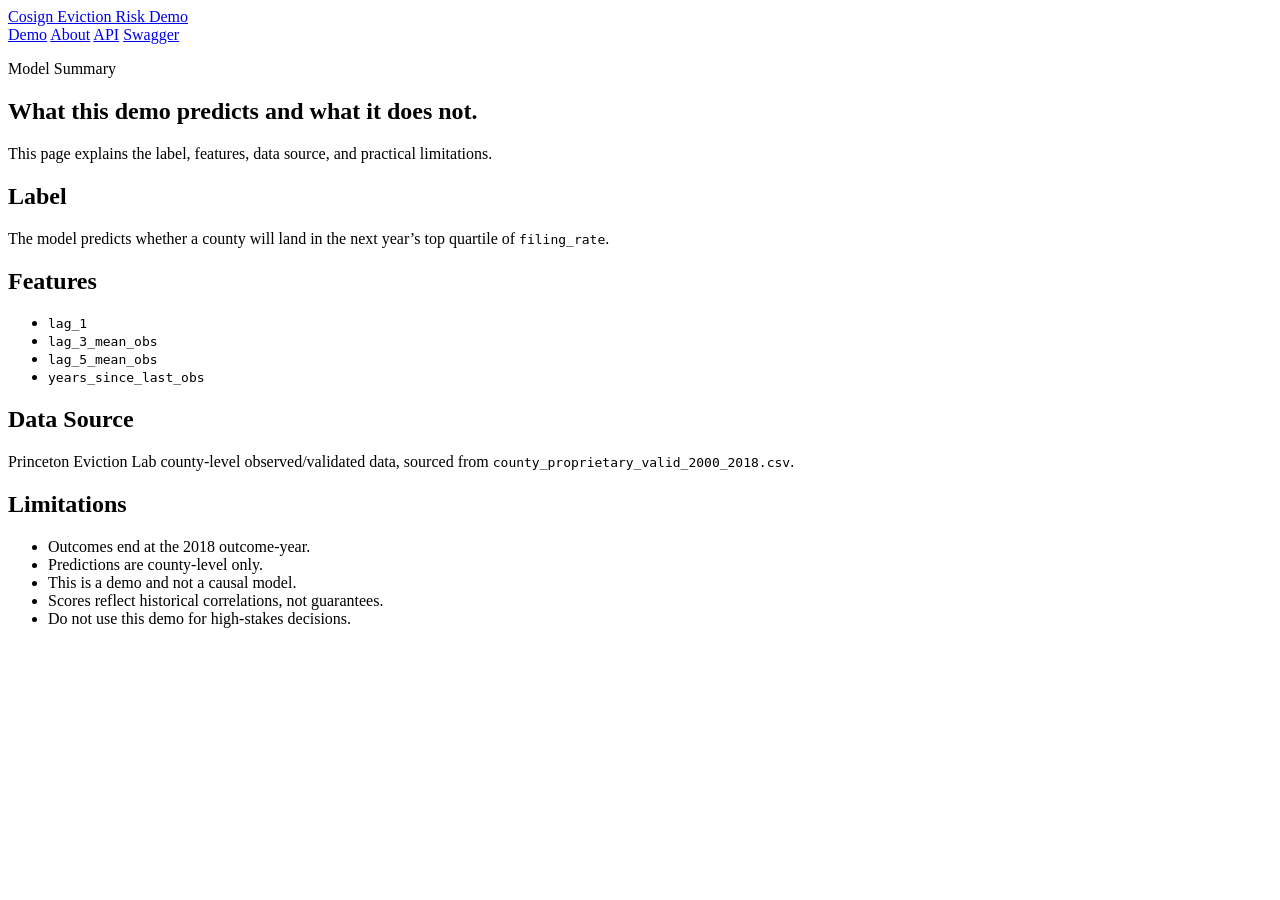
==== web/about.html @ de4ee061 "Add static demo frontend served at /demo" ====
<!doctype html>
<html lang="en">
  <head>
    <meta charset="UTF-8" />
    <meta name="viewport" content="width=device-width, initial-scale=1.0" />
    <title>About | Cosign Eviction Risk Demo</title>
    <link rel="preconnect" href="https://fonts.googleapis.com" />
    <link rel="preconnect" href="https://fonts.gstatic.com" crossorigin />
    <link
      href="https://fonts.googleapis.com/css2?family=Inter:wght@400;500;600;700;800&display=swap"
      rel="stylesheet"
    />
    <link rel="stylesheet" href="/demo/styles.css" />
    <script src="/demo/app.js" defer></script>
  </head>
  <body data-page="about">
    <header class="site-nav">
      <div class="site-nav-inner container">
        <a href="/demo/" class="brand">Cosign Eviction Risk Demo</a>
        <nav class="nav-links" aria-label="Main">
          <a data-nav="demo" href="/demo/">Demo</a>
          <a data-nav="about" href="/demo/about.html">About</a>
          <a data-nav="api" href="/demo/api.html">API</a>
          <a href="/docs" target="_blank" rel="noopener">Swagger</a>
        </nav>
      </div>
    </header>

    <main class="container">
      <section class="hero card">
        <p class="eyebrow">Model Summary</p>
        <h1>What this demo predicts and what it does not.</h1>
        <p class="subtitle">This page explains the label, features, data source, and practical limitations.</p>
      </section>

      <section class="card prose">
        <h2>Label</h2>
        <p>
          The model predicts whether a county will land in the next year&rsquo;s top quartile of
          <code>filing_rate</code>.
        </p>

        <h2>Features</h2>
        <ul>
          <li><code>lag_1</code></li>
          <li><code>lag_3_mean_obs</code></li>
          <li><code>lag_5_mean_obs</code></li>
          <li><code>years_since_last_obs</code></li>
        </ul>

        <h2>Data Source</h2>
        <p>
          Princeton Eviction Lab county-level observed/validated data, sourced from
          <code>county_proprietary_valid_2000_2018.csv</code>.
        </p>

        <h2>Limitations</h2>
        <ul>
          <li>Outcomes end at the 2018 outcome-year.</li>
          <li>Predictions are county-level only.</li>
          <li>This is a demo and not a causal model.</li>
          <li>Scores reflect historical correlations, not guarantees.</li>
          <li>Do not use this demo for high-stakes decisions.</li>
        </ul>
      </section>
    </main>
  </body>
</html>
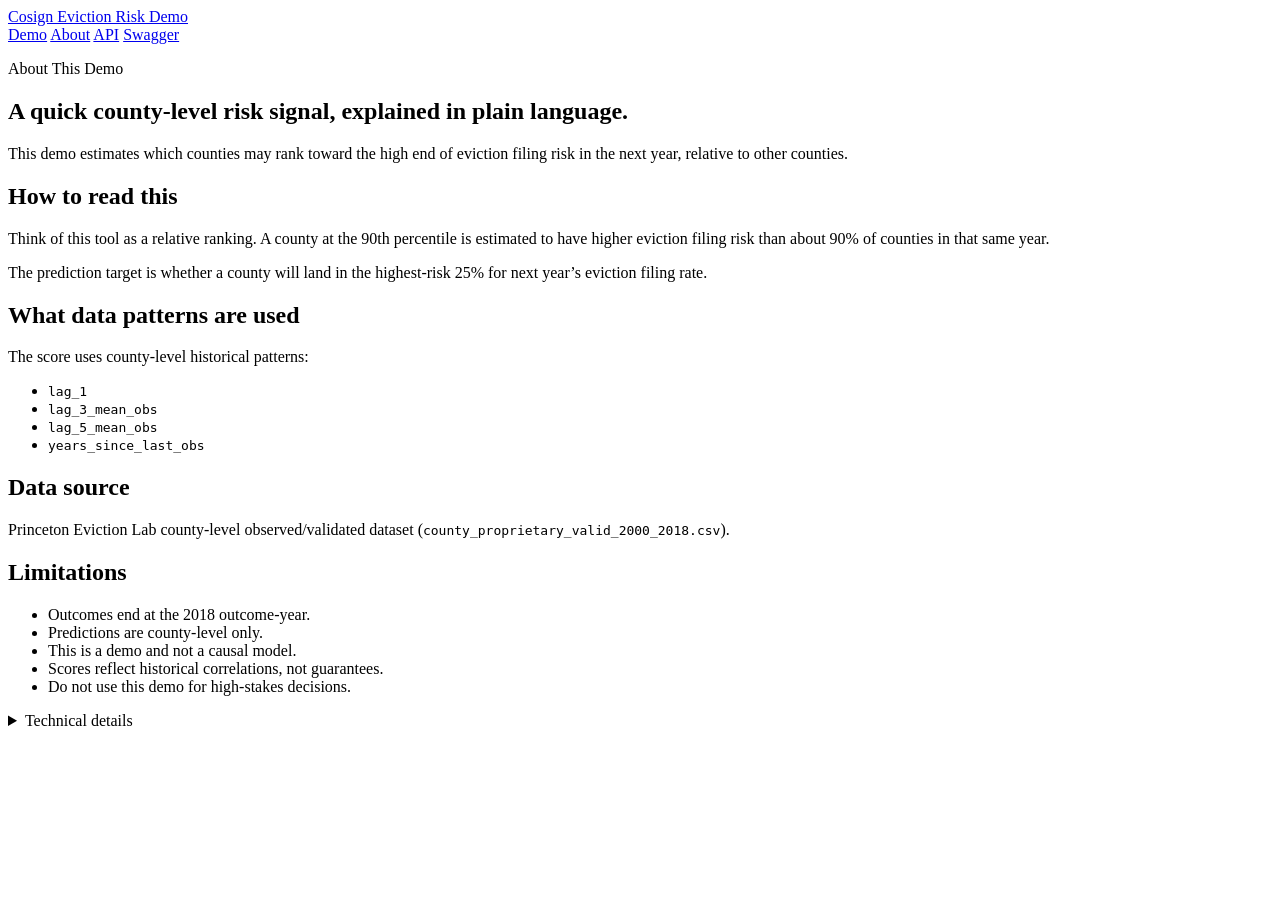
==== commit 8aa17a6c: "Make demo and about pages non-technical and clearer" ====
--- a/web/about.html
+++ b/web/about.html
@@ -28,19 +28,27 @@
 
     <main class="container">
       <section class="hero card">
-        <p class="eyebrow">Model Summary</p>
-        <h1>What this demo predicts and what it does not.</h1>
-        <p class="subtitle">This page explains the label, features, data source, and practical limitations.</p>
+        <p class="eyebrow">About This Demo</p>
+        <h1>A quick county-level risk signal, explained in plain language.</h1>
+        <p class="subtitle">
+          This demo estimates which counties may rank toward the high end of eviction filing risk in the next year,
+          relative to other counties.
+        </p>
       </section>
 
       <section class="card prose">
-        <h2>Label</h2>
+        <h2>How to read this</h2>
         <p>
-          The model predicts whether a county will land in the next year&rsquo;s top quartile of
-          <code>filing_rate</code>.
+          Think of this tool as a relative ranking. A county at the 90th percentile is estimated to have higher
+          eviction filing risk than about 90% of counties in that same year.
+        </p>
+        <p>
+          The prediction target is whether a county will land in the highest-risk 25% for next year&rsquo;s eviction
+          filing rate.
         </p>
 
-        <h2>Features</h2>
+        <h2>What data patterns are used</h2>
+        <p>The score uses county-level historical patterns:</p>
         <ul>
           <li><code>lag_1</code></li>
           <li><code>lag_3_mean_obs</code></li>
@@ -48,10 +56,10 @@
           <li><code>years_since_last_obs</code></li>
         </ul>
 
-        <h2>Data Source</h2>
+        <h2>Data source</h2>
         <p>
-          Princeton Eviction Lab county-level observed/validated data, sourced from
-          <code>county_proprietary_valid_2000_2018.csv</code>.
+          Princeton Eviction Lab county-level observed/validated dataset
+          (<code>county_proprietary_valid_2000_2018.csv</code>).
         </p>
 
         <h2>Limitations</h2>
@@ -62,6 +70,24 @@
           <li>Scores reflect historical correlations, not guarantees.</li>
           <li>Do not use this demo for high-stakes decisions.</li>
         </ul>
+
+        <details class="details-panel">
+          <summary>Technical details</summary>
+          <div class="details-body">
+            <p>
+              The model is logistic regression. In plain terms, it combines the feature inputs into a weighted sum and
+              converts that value through a sigmoid curve to output a probability-like score between 0 and 1.
+            </p>
+            <p>
+              Regularization (C=0.1) helps avoid overreacting to noisy patterns, and calibration settings are included
+              as guardrails to keep probability-like outputs more stable.
+            </p>
+            <p>
+              Training data comes from the Princeton Eviction Lab county-level series, with outcomes available through
+              2018.
+            </p>
+          </div>
+        </details>
       </section>
     </main>
   </body>
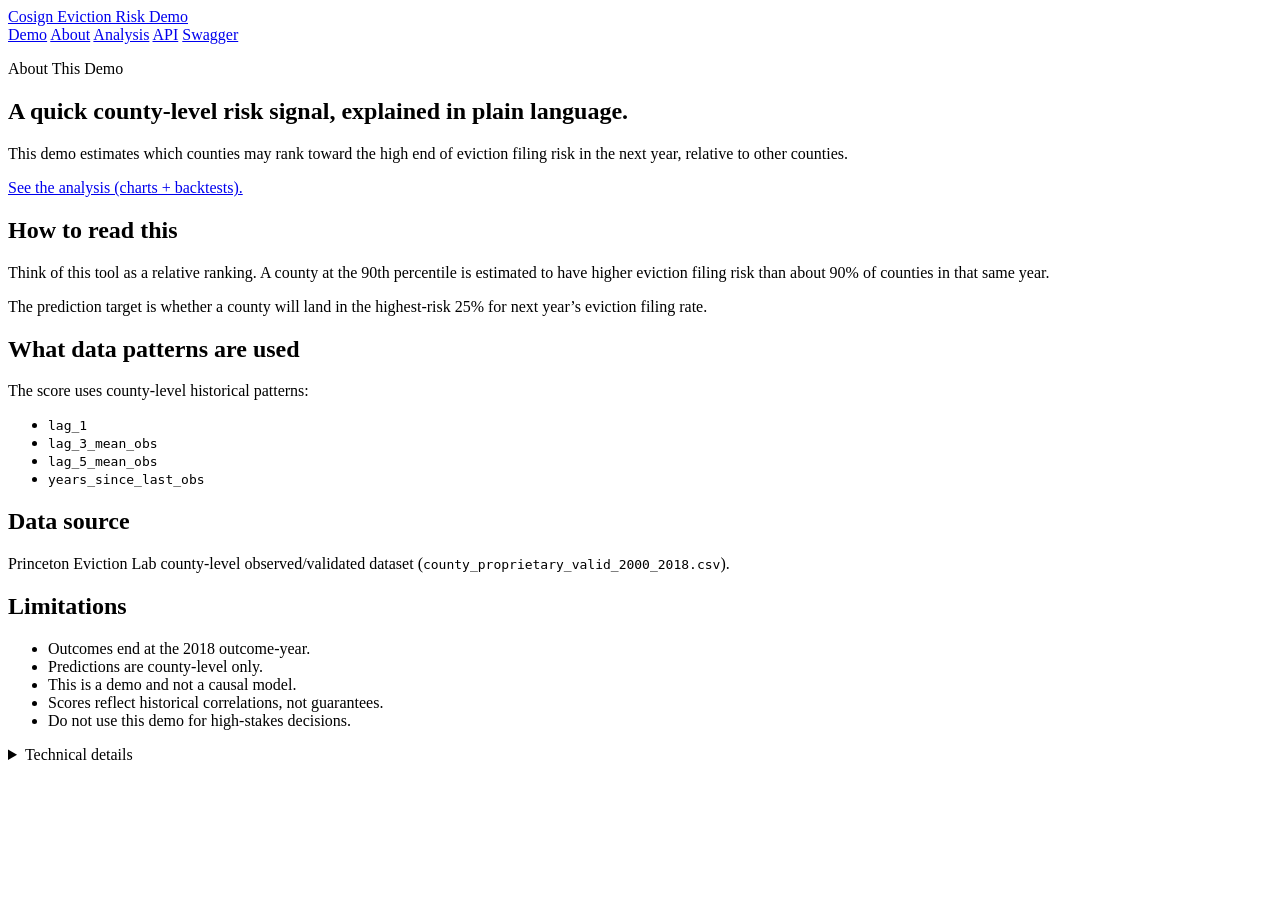
==== commit b3e6209b: "Add analysis page with charts and regeneration script" ====
--- a/web/about.html
+++ b/web/about.html
@@ -20,6 +20,7 @@
         <nav class="nav-links" aria-label="Main">
           <a data-nav="demo" href="/demo/">Demo</a>
           <a data-nav="about" href="/demo/about.html">About</a>
+          <a data-nav="analysis" href="/demo/analysis.html">Analysis</a>
           <a data-nav="api" href="/demo/api.html">API</a>
           <a href="/docs" target="_blank" rel="noopener">Swagger</a>
         </nav>
@@ -34,6 +35,7 @@
           This demo estimates which counties may rank toward the high end of eviction filing risk in the next year,
           relative to other counties.
         </p>
+        <p class="subtitle"><a href="/demo/analysis.html">See the analysis (charts + backtests).</a></p>
       </section>
 
       <section class="card prose">
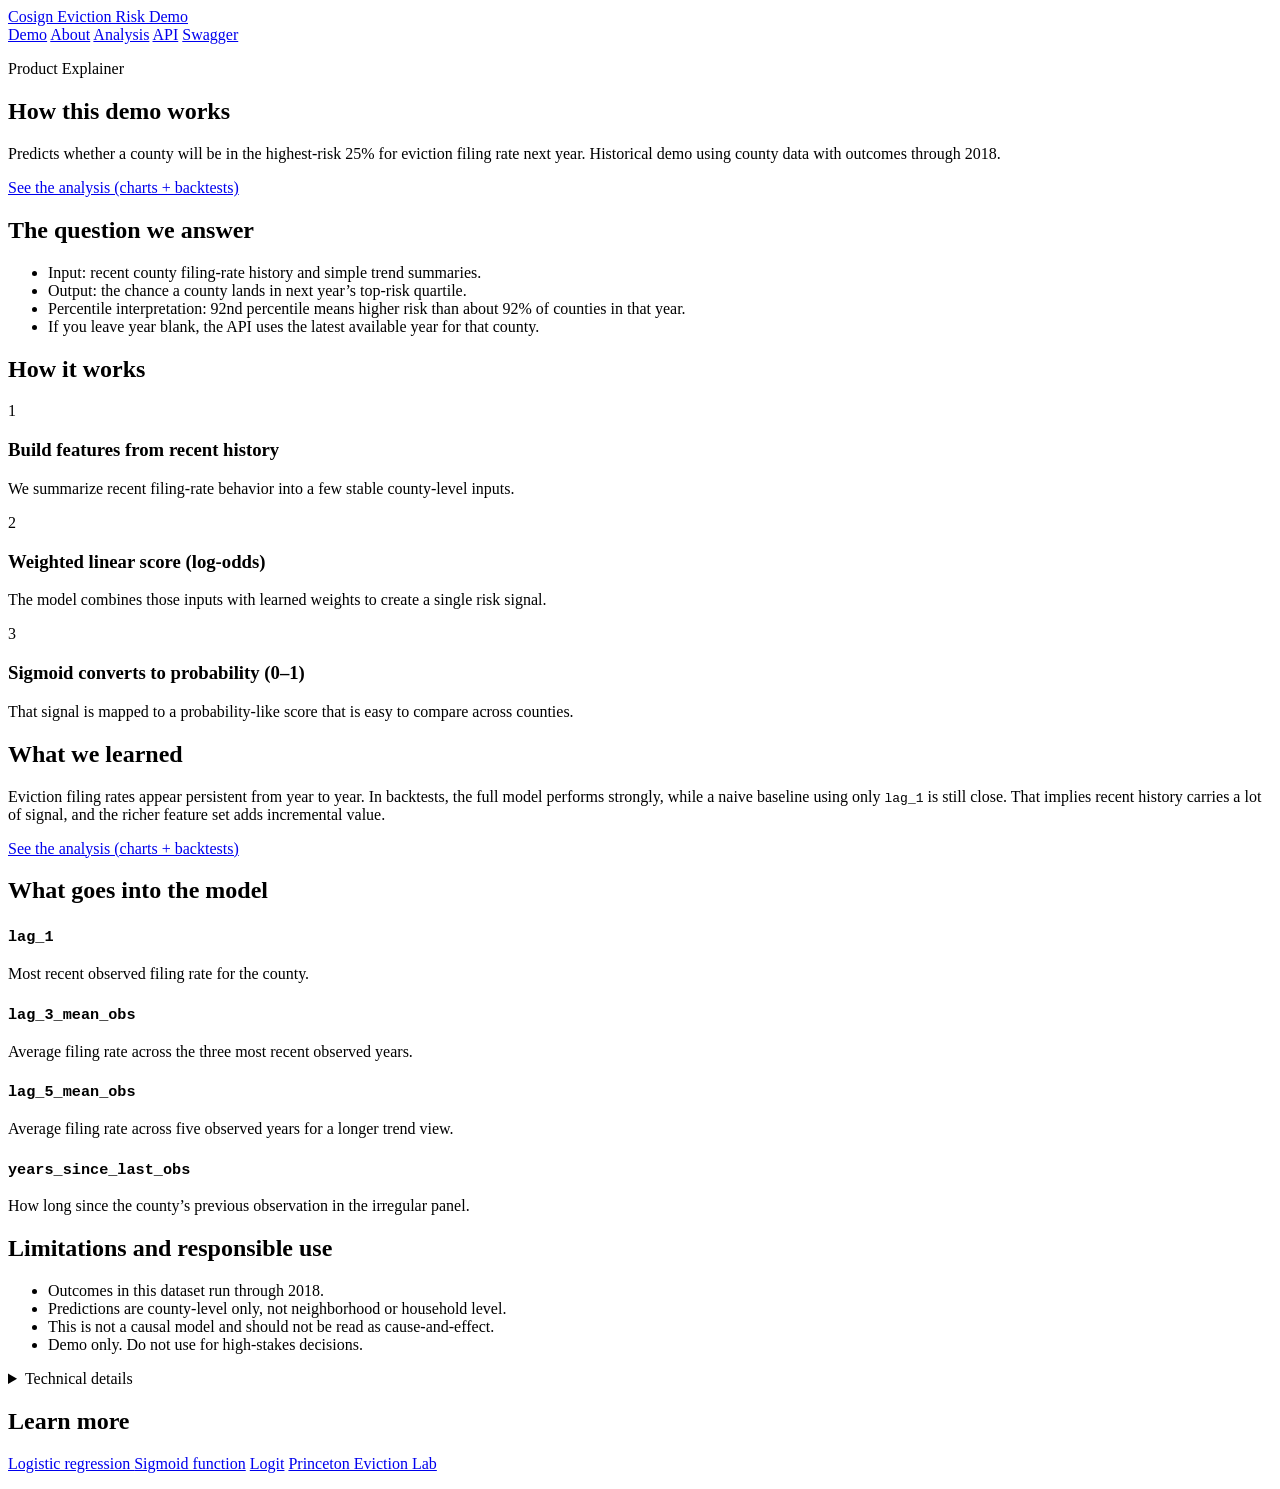
==== commit 115dcdcb: "Update site for better About page" ====
--- a/web/about.html
+++ b/web/about.html
@@ -29,68 +29,121 @@
 
     <main class="container">
       <section class="hero card">
-        <p class="eyebrow">About This Demo</p>
-        <h1>A quick county-level risk signal, explained in plain language.</h1>
+        <p class="eyebrow">Product Explainer</p>
+        <h1>How this demo works</h1>
         <p class="subtitle">
-          This demo estimates which counties may rank toward the high end of eviction filing risk in the next year,
-          relative to other counties.
+          Predicts whether a county will be in the highest-risk 25% for eviction filing rate next year. Historical
+          demo using county data with outcomes through 2018.
         </p>
-        <p class="subtitle"><a href="/demo/analysis.html">See the analysis (charts + backtests).</a></p>
+        <p class="subtitle">
+          <a class="cta-link" href="/demo/analysis.html">See the analysis (charts + backtests)</a>
+        </p>
       </section>
 
       <section class="card prose">
-        <h2>How to read this</h2>
+        <h2>The question we answer</h2>
+        <ul>
+          <li>Input: recent county filing-rate history and simple trend summaries.</li>
+          <li>Output: the chance a county lands in next year&rsquo;s top-risk quartile.</li>
+          <li>Percentile interpretation: 92nd percentile means higher risk than about 92% of counties in that year.</li>
+          <li>If you leave year blank, the API uses the latest available year for that county.</li>
+        </ul>
+      </section>
+
+      <section class="card">
+        <h2>How it works</h2>
+        <div class="pipeline-grid">
+          <article class="pipeline-step">
+            <p class="step-badge">1</p>
+            <h3>Build features from recent history</h3>
+            <p>We summarize recent filing-rate behavior into a few stable county-level inputs.</p>
+          </article>
+          <article class="pipeline-step">
+            <p class="step-badge">2</p>
+            <h3>Weighted linear score (log-odds)</h3>
+            <p>The model combines those inputs with learned weights to create a single risk signal.</p>
+          </article>
+          <article class="pipeline-step">
+            <p class="step-badge">3</p>
+            <h3>Sigmoid converts to probability (0–1)</h3>
+            <p>That signal is mapped to a probability-like score that is easy to compare across counties.</p>
+          </article>
+        </div>
+      </section>
+
+      <section class="card prose">
+        <h2>What we learned</h2>
         <p>
-          Think of this tool as a relative ranking. A county at the 90th percentile is estimated to have higher
-          eviction filing risk than about 90% of counties in that same year.
+          Eviction filing rates appear persistent from year to year. In backtests, the full model performs strongly,
+          while a naive baseline using only <code>lag_1</code> is still close. That implies recent history carries a
+          lot of signal, and the richer feature set adds incremental value.
         </p>
-        <p>
-          The prediction target is whether a county will land in the highest-risk 25% for next year&rsquo;s eviction
-          filing rate.
-        </p>
+        <a class="cta-link" href="/demo/analysis.html">See the analysis (charts + backtests)</a>
+      </section>
 
-        <h2>What data patterns are used</h2>
-        <p>The score uses county-level historical patterns:</p>
+      <section class="card">
+        <h2>What goes into the model</h2>
+        <div class="feature-grid">
+          <article class="feature-card">
+            <h3><code>lag_1</code></h3>
+            <p>Most recent observed filing rate for the county.</p>
+          </article>
+          <article class="feature-card">
+            <h3><code>lag_3_mean_obs</code></h3>
+            <p>Average filing rate across the three most recent observed years.</p>
+          </article>
+          <article class="feature-card">
+            <h3><code>lag_5_mean_obs</code></h3>
+            <p>Average filing rate across five observed years for a longer trend view.</p>
+          </article>
+          <article class="feature-card">
+            <h3><code>years_since_last_obs</code></h3>
+            <p>How long since the county&rsquo;s previous observation in the irregular panel.</p>
+          </article>
+        </div>
+      </section>
+
+      <section class="card prose">
+        <h2>Limitations and responsible use</h2>
         <ul>
-          <li><code>lag_1</code></li>
-          <li><code>lag_3_mean_obs</code></li>
-          <li><code>lag_5_mean_obs</code></li>
-          <li><code>years_since_last_obs</code></li>
+          <li>Outcomes in this dataset run through 2018.</li>
+          <li>Predictions are county-level only, not neighborhood or household level.</li>
+          <li>This is not a causal model and should not be read as cause-and-effect.</li>
+          <li>Demo only. Do not use for high-stakes decisions.</li>
         </ul>
+      </section>
 
-        <h2>Data source</h2>
-        <p>
-          Princeton Eviction Lab county-level observed/validated dataset
-          (<code>county_proprietary_valid_2000_2018.csv</code>).
-        </p>
-
-        <h2>Limitations</h2>
-        <ul>
-          <li>Outcomes end at the 2018 outcome-year.</li>
-          <li>Predictions are county-level only.</li>
-          <li>This is a demo and not a causal model.</li>
-          <li>Scores reflect historical correlations, not guarantees.</li>
-          <li>Do not use this demo for high-stakes decisions.</li>
-        </ul>
-
+      <section class="card prose">
         <details class="details-panel">
           <summary>Technical details</summary>
           <div class="details-body">
             <p>
-              The model is logistic regression. In plain terms, it combines the feature inputs into a weighted sum and
-              converts that value through a sigmoid curve to output a probability-like score between 0 and 1.
+              Logistic regression models the log-odds of the outcome as a weighted sum of features, then converts that
+              value to a probability with the sigmoid function.
             </p>
             <p>
-              Regularization (C=0.1) helps avoid overreacting to noisy patterns, and calibration settings are included
-              as guardrails to keep probability-like outputs more stable.
+              Readable formula: <code>logit = b0 + b1*lag_1 + b2*lag_3_mean_obs + b3*lag_5_mean_obs + b4*years_since_last_obs</code>,
+              then <code>p = 1 / (1 + exp(-logit))</code>.
             </p>
             <p>
-              Training data comes from the Princeton Eviction Lab county-level series, with outcomes available through
-              2018.
+              We use regularization (<code>C=0.1</code>) to avoid unstable weights and calibration guardrails to avoid
+              overconfident probability saturation.
             </p>
           </div>
         </details>
       </section>
+
+      <section class="card prose">
+        <h2>Learn more</h2>
+        <p class="link-row">
+          <a href="https://en.wikipedia.org/wiki/Logistic_regression" target="_blank" rel="noopener">
+            Logistic regression
+          </a>
+          <a href="https://en.wikipedia.org/wiki/Sigmoid_function" target="_blank" rel="noopener">Sigmoid function</a>
+          <a href="https://en.wikipedia.org/wiki/Logit" target="_blank" rel="noopener">Logit</a>
+          <a href="https://evictionlab.org/" target="_blank" rel="noopener">Princeton Eviction Lab</a>
+        </p>
+      </section>
     </main>
   </body>
 </html>
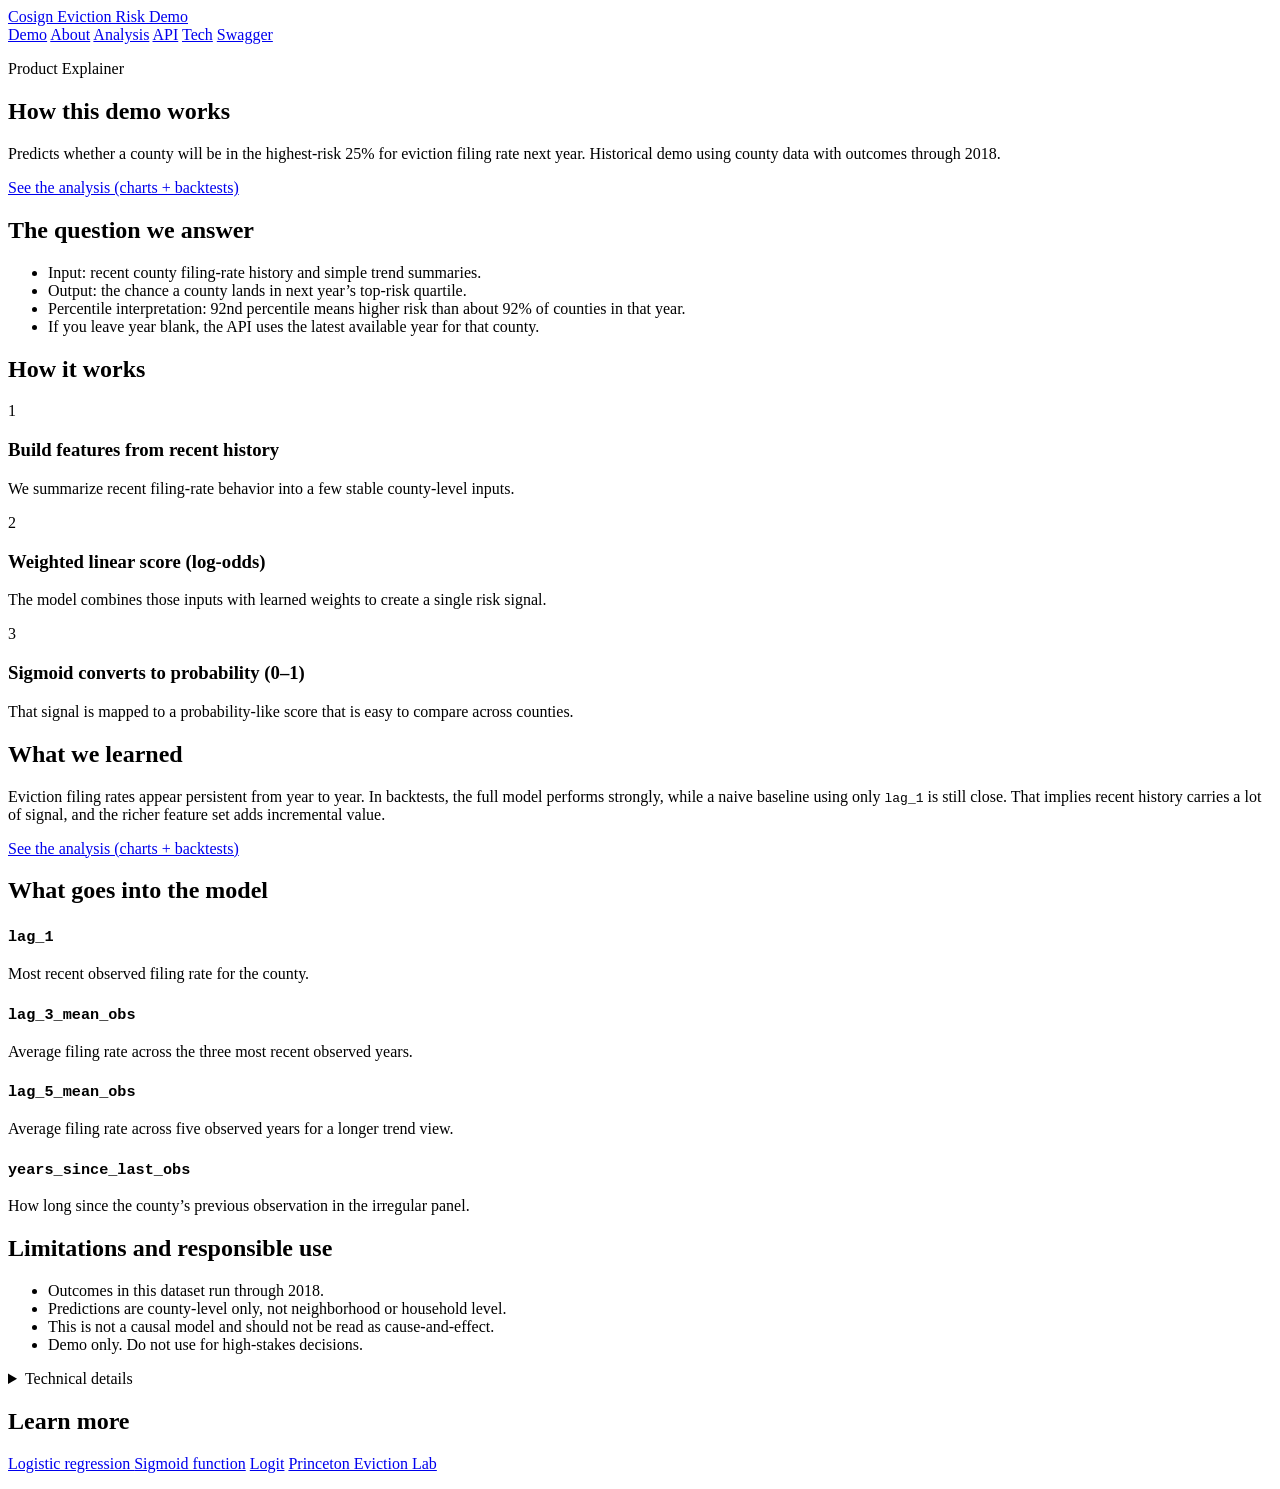
==== commit 0bca41fe: "Add tech tab for design explanation" ====
--- a/web/about.html
+++ b/web/about.html
@@ -22,6 +22,7 @@
           <a data-nav="about" href="/demo/about.html">About</a>
           <a data-nav="analysis" href="/demo/analysis.html">Analysis</a>
           <a data-nav="api" href="/demo/api.html">API</a>
+          <a data-nav="tech" href="/demo/tech.html">Tech</a>
           <a href="/docs" target="_blank" rel="noopener">Swagger</a>
         </nav>
       </div>
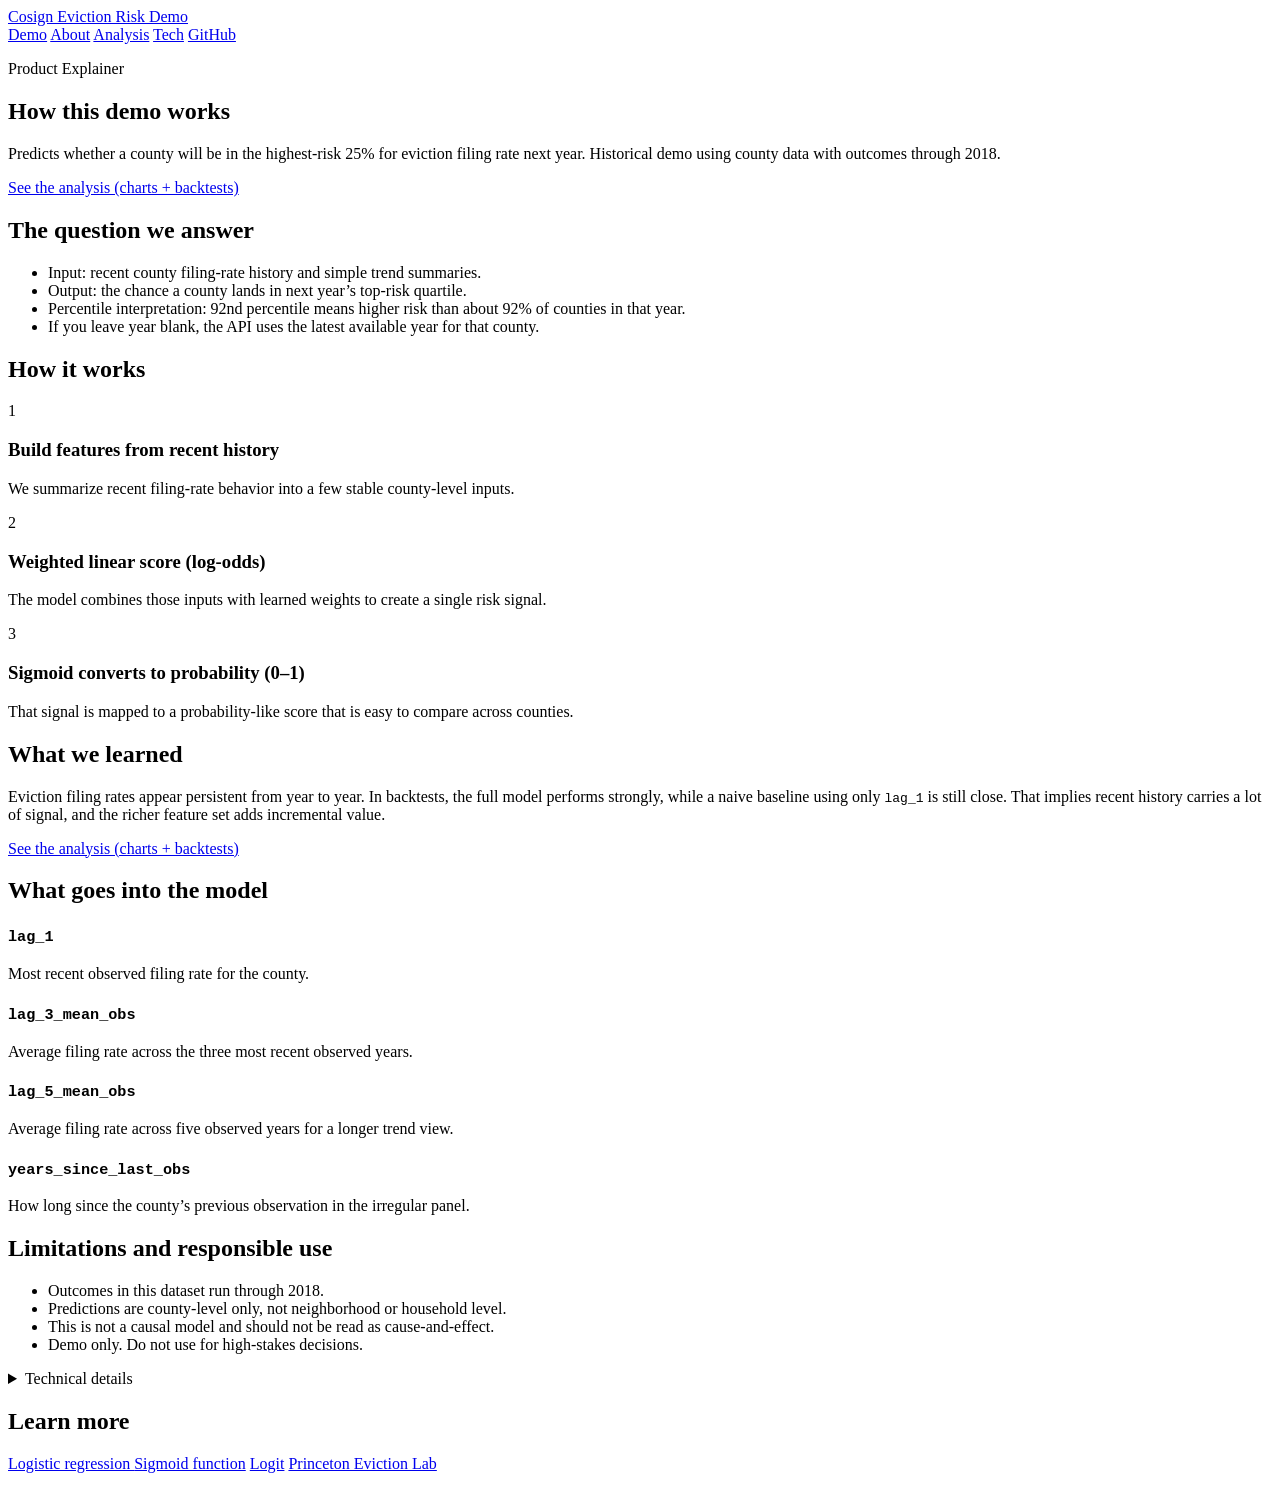
==== commit a72e504e: "Site nav simplification" ====
--- a/web/about.html
+++ b/web/about.html
@@ -21,9 +21,15 @@
           <a data-nav="demo" href="/demo/">Demo</a>
           <a data-nav="about" href="/demo/about.html">About</a>
           <a data-nav="analysis" href="/demo/analysis.html">Analysis</a>
-          <a data-nav="api" href="/demo/api.html">API</a>
           <a data-nav="tech" href="/demo/tech.html">Tech</a>
-          <a href="/docs" target="_blank" rel="noopener">Swagger</a>
+          <a
+            class="nav-external"
+            href="https://github.com/docmarshall09/cosign-public-data-poc"
+            target="_blank"
+            rel="noopener"
+          >
+            GitHub
+          </a>
         </nav>
       </div>
     </header>
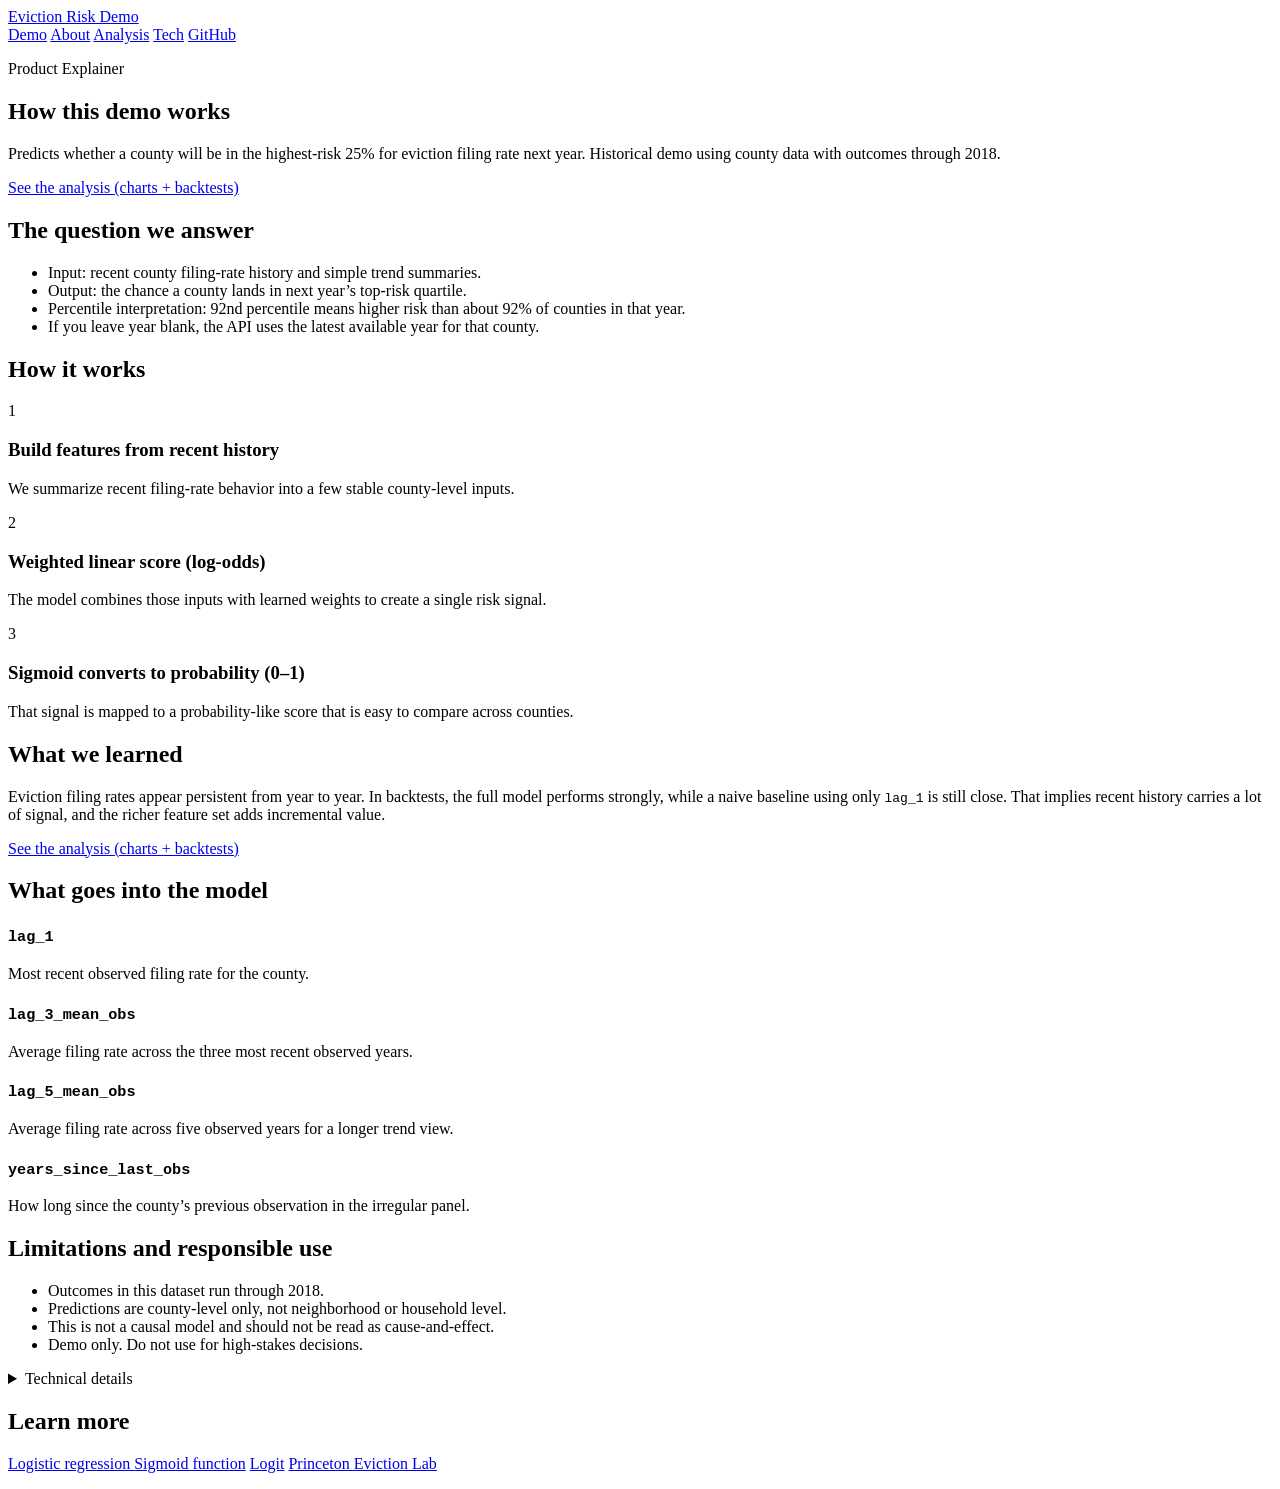
==== commit e07c5d56: "Rebranding" ====
--- a/web/about.html
+++ b/web/about.html
@@ -3,7 +3,7 @@
   <head>
     <meta charset="UTF-8" />
     <meta name="viewport" content="width=device-width, initial-scale=1.0" />
-    <title>About | Cosign Eviction Risk Demo</title>
+    <title>About | Eviction Risk Demo</title>
     <link rel="preconnect" href="https://fonts.googleapis.com" />
     <link rel="preconnect" href="https://fonts.gstatic.com" crossorigin />
     <link
@@ -16,7 +16,7 @@
   <body data-page="about">
     <header class="site-nav">
       <div class="site-nav-inner container">
-        <a href="/demo/" class="brand">Cosign Eviction Risk Demo</a>
+        <a href="/demo/" class="brand">Eviction Risk Demo</a>
         <nav class="nav-links" aria-label="Main">
           <a data-nav="demo" href="/demo/">Demo</a>
           <a data-nav="about" href="/demo/about.html">About</a>
@@ -24,7 +24,7 @@
           <a data-nav="tech" href="/demo/tech.html">Tech</a>
           <a
             class="nav-external"
-            href="https://github.com/docmarshall09/cosign-public-data-poc"
+            href="https://github.com/docmarshall09/<REPO_RENAMED>"
             target="_blank"
             rel="noopener"
           >
